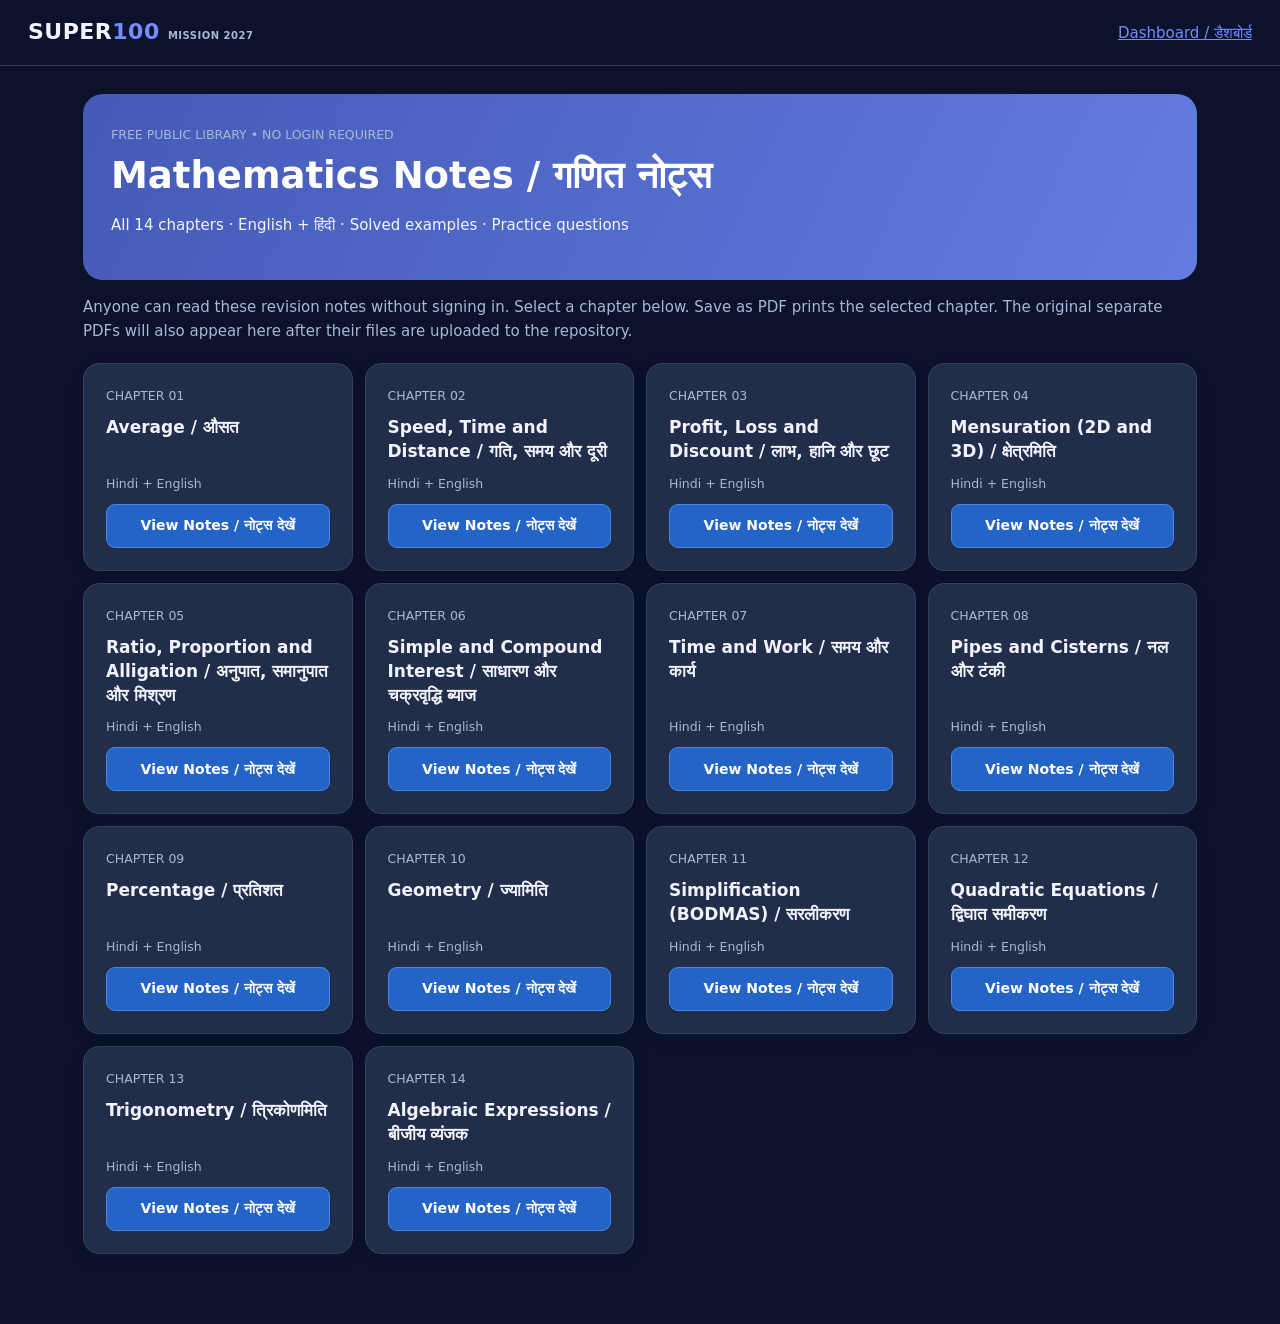
==== notes.html @ 98bbcb26 "Add public bilingual notes accessible without login" ====
<!doctype html>
<html lang="en"><head><meta charset="utf-8"><meta name="viewport" content="width=device-width,initial-scale=1"><title>Public Notes | Super 100 Mission 2027</title><link rel="stylesheet" href="./style.css">
<style>.notes-wrap{max-width:1150px;margin:auto;padding:28px 18px 70px}.note-hero{background:linear-gradient(115deg,#445ab6,#637ce1);color:white;border-radius:20px;padding:28px}.note-hero h1{margin:8px 0}.note-hero p{color:#f3f5ff}.note-grid{display:grid;grid-template-columns:repeat(auto-fill,minmax(min(100%,260px),1fr));gap:12px;margin-top:20px}.note-card{display:flex;flex-direction:column;gap:10px;margin:0!important}.note-card h3{font-size:17px;margin:0;flex:1}.note-card button{width:100%;margin:0}.note-reader{scroll-margin-top:90px;margin-top:30px}.note-pane{border:1px solid var(--line);background:var(--panel);border-radius:14px;padding:18px;margin:14px 0}.note-pane p{white-space:pre-wrap;overflow-wrap:anywhere}.note-actions{display:flex;flex-wrap:wrap;align-items:center;gap:10px;margin:16px 0}.note-actions a{display:inline-block;border:1px solid var(--accent);border-radius:9px;padding:9px 13px;text-decoration:none;font-weight:600}.note-actions a[hidden]{display:none!important}.note-action-status{font-size:13px;color:var(--muted)}.note-answer{background:#738cff1f;border-radius:10px;padding:13px;margin-top:10px}.note-reader h2{line-height:1.4}.note-hint{color:var(--muted)}@media print{header,.note-hero,.note-grid,.note-hint,.note-actions,button{display:none!important}body{background:#fff!important;color:#111!important}.notes-wrap{max-width:none;padding:0}.note-reader{display:block!important;margin:0}.note-pane{background:#fff!important;border:0;border-bottom:1px solid #ddd;color:#111;padding:10px 0;break-inside:avoid}.note-pane p,.note-answer{color:#111!important}}</style></head><body>
<header><b>SUPER<span>100</span> <small>MISSION 2027</small></b><a href="./index.html">Dashboard / डैशबोर्ड</a></header>
<main class="notes-wrap"><section class="note-hero"><small>FREE PUBLIC LIBRARY • NO LOGIN REQUIRED</small><h1>Mathematics Notes / गणित नोट्स</h1><p>All 14 chapters · English + हिंदी · Solved examples · Practice questions</p></section>
<p class="note-hint">Anyone can read these revision notes without signing in. Select a chapter below. Save as PDF prints the selected chapter. The original separate PDFs will also appear here after their files are uploaded to the repository.</p><section id="chapters" class="note-grid" aria-label="Chapters"></section><section id="reader" class="note-reader" hidden></section></main>
<script src="./content.js"></script><script>
"use strict";
const names=["Average / औसत","Speed, Time and Distance / गति, समय और दूरी","Profit, Loss and Discount / लाभ, हानि और छूट","Mensuration (2D and 3D) / क्षेत्रमिति","Ratio, Proportion and Alligation / अनुपात, समानुपात और मिश्रण","Simple and Compound Interest / साधारण और चक्रवृद्धि ब्याज","Time and Work / समय और कार्य","Pipes and Cisterns / नल और टंकी","Percentage / प्रतिशत","Geometry / ज्यामिति","Simplification (BODMAS) / सरलीकरण","Quadratic Equations / द्विघात समीकरण","Trigonometry / त्रिकोणमिति","Algebraic Expressions / बीजीय व्यंजक"];
const pdfs=["01_Average.pdf","02_Speed_Time_Distance.pdf","03_Profit_Loss_Discount.pdf","04_Mensuration.pdf","05_Ratio_Proportion_Alligation.pdf","06_Simple_Compound_Interest.pdf","07_Time_Work.pdf","08_Pipes_Cisterns.pdf","09_Percentage.pdf","10_Geometry.pdf","11_BODMAS.pdf","12_Quadratic_Equations.pdf","13_Trigonometry.pdf","14_Algebraic_Expressions.pdf"];
const safe=s=>String(s??"").replace(/[&<>"']/g,c=>({"&":"&amp;","<":"&lt;",">":"&gt;",'"':"&quot;","'":"&#39;"}[c]));
const chapters=document.getElementById("chapters"),reader=document.getElementById("reader");
names.forEach((n,i)=>{let el=document.createElement("article");el.className="note-card";el.innerHTML='<small>CHAPTER '+String(i+1).padStart(2,"0")+'</small><h3>'+safe(n)+'</h3><small>Hindi + English</small><button type="button">View Notes / नोट्स देखें</button>';el.querySelector("button").onclick=()=>openChapter(i);chapters.append(el)});
async function checkPdf(i){
 const current=String(i),url="./pdf/"+pdfs[i];
 try{let r=await fetch(url,{method:"HEAD"});if(r.ok && (r.headers.get("content-type")||"").includes("pdf") && reader.dataset.chapter===current){
  for(const id of ["pdfView","pdfDownload"]){let e=document.getElementById(id);e.href=url;e.hidden=false;}
  document.getElementById("pdfStatus").textContent="Original PDF available / मूल PDF उपलब्ध है";return;
 }}catch(e){}
 if(reader.dataset.chapter===current)document.getElementById("pdfStatus").textContent="Separate PDF not uploaded yet. Use Save as PDF to get these revision notes.";
}
function openChapter(i){
 let m=material[i],adv=advancedNotes[i];
 if(!m||!adv){reader.hidden=false;reader.textContent="This chapter is temporarily unavailable.";return}
 reader.dataset.chapter=String(i);
 const examples=adv[2].map((x,j)=>'<section class="note-pane"><b>Example '+(j+1)+' / उदाहरण '+(j+1)+'</b><p>'+safe(x)+'</p></section>').join("");
 const opts=m[5].map((x,j)=>'<div>'+String.fromCharCode(65+j)+'. '+safe(x)+'</div>').join("");
 reader.innerHTML='<h2>Chapter '+(i+1)+' — '+safe(names[i])+'</h2>'+
 '<div class="note-actions"><button id="printNotes" type="button">Save as PDF / PDF बनाएँ</button><a id="pdfView" target="_blank" rel="noopener" hidden>View Original PDF</a><a id="pdfDownload" download="'+safe(pdfs[i])+'" hidden>Download Original PDF</a><span id="pdfStatus" class="note-action-status">Checking files...</span></div>'+
 '<section class="note-pane"><h3>Core concepts / मुख्य अवधारणाएँ</h3><p>'+safe(m[0])+'</p><p>'+safe(m[1])+'</p></section>'+
 '<section class="note-pane"><h3>Important principles / महत्वपूर्ण बातें</h3><p>'+safe(m[2])+'</p><p>'+safe(m[3])+'</p></section>'+
 '<section class="note-pane"><h3>Advanced revision / उच्च स्तरीय पुनरावृत्ति</h3><p>'+safe(adv[0])+'</p><p>'+safe(adv[1])+'</p></section>'+
 '<h3>Worked examples / हल किए हुए उदाहरण</h3>'+examples+
 '<section class="note-pane"><h3>Practice / अभ्यास</h3><p>'+safe(m[4])+'</p>'+opts+'<div class="note-answer"><b>Answer / उत्तर: '+String.fromCharCode(65+Number(m[6]))+' · '+safe(m[5][m[6]])+'</b><p>'+safe(m[7])+'</p></div></section>';
 document.getElementById("printNotes").onclick=()=>window.print();
 reader.hidden=false;history.replaceState(null,"","#chapter-"+(i+1));reader.scrollIntoView({block:"start",behavior:"smooth"});checkPdf(i);
}
let match=location.hash.match(/^#chapter-(\d+)$/);if(match&&+match[1]>=1&&+match[1]<=14)openChapter(+match[1]-1);
</script></body></html>
---- style.css ----
:root{color-scheme:dark;--bg:#080e1c;--panel:#111c30;--ink:#ecf3ff;--muted:#a4b5cf;--line:#263b59;--accent:#438dff}*{box-sizing:border-box}body{margin:0;background:radial-gradient(ellipse at top right,#142a50,var(--bg) 45%);color:var(--ink);font:15px/1.6 system-ui,sans-serif;min-height:100vh}header{position:sticky;top:0;z-index:2;background:var(--bg);border-bottom:1px solid var(--line);padding:16px 5%;display:flex;align-items:center;gap:16px}header b{margin-right:auto;font-size:22px;letter-spacing:1px}header span{color:var(--accent)}header small{font-size:10px;color:var(--muted)}main{max-width:1400px;margin:auto;padding:28px 32px 70px}h1{font-size:clamp(26px,4vw,40px);line-height:1.2;margin:28px 0 12px}h2{font-size:22px}h3{line-height:1.4}p,small{color:var(--muted)}nav{display:flex;flex-wrap:wrap;gap:8px;border-bottom:1px solid var(--line);padding-bottom:18px}button{background:#2464c6;color:white;border:1px solid #4987e5;border-radius:9px;padding:10px 15px;cursor:pointer;margin:3px;font-weight:600}button:hover{filter:brightness(1.2)}button:disabled{opacity:.5;cursor:wait}[hidden]{display:none!important}article,.panel{background:var(--panel);border:1px solid var(--line);border-radius:16px;padding:22px;margin:12px 0;box-shadow:0 8px 25px #0001}.grid{display:grid;grid-template-columns:repeat(auto-fit,minmax(245px,1fr));gap:16px}.grid article{margin:0;display:flex;flex-direction:column;align-items:flex-start}.grid h3{flex:1}input:not([type=checkbox]):not([type=radio]),textarea,select{width:100%;padding:12px;margin:6px 0;background:var(--bg);color:var(--ink);border:1px solid var(--line);border-radius:8px;font:inherit}textarea{min-height:90px}label{display:block;margin:9px 0}input[type=radio],input[type=checkbox]{accent-color:var(--accent);margin-right:9px}pre{white-space:pre-wrap;font:inherit}a{color:var(--accent)}table{width:100%;border-collapse:collapse}td,th{text-align:left;padding:12px;border-bottom:1px solid var(--line)}progress{width:100%;accent-color:var(--accent);height:14px}.light{color-scheme:light;--bg:#edf3fd;--panel:#fff;--ink:#14233c;--muted:#526582;--line:#c8d7ed;--accent:#175bc0;background:var(--bg)}@media(min-width:1000px){main:has(nav){padding-left:250px;position:relative}nav{position:absolute;left:20px;top:100px;width:205px;flex-direction:column;align-items:stretch;border:0}nav button{text-align:left}}@media(max-width:600px){main{padding:16px}article,.panel{padding:16px}}@media print{header,nav,button,input,select{display:none!important}body{background:white;color:black}article,.panel{background:white;color:black;border:1px solid #ccc}p,small{color:#444}main{padding:0!important}}

:root{--bg:#0c122b;--panel:#222d49;--line:#344260;--accent:#738cff;--ink:#f1f4ff;--muted:#aab7d3}body{background:var(--bg)}header{padding:12px 24px}main:has(.workspace){max-width:none;padding:0!important}.workspace{display:grid;grid-template-columns:240px minmax(0,1fr);min-height:calc(100vh - 70px)}.sidebar{background:var(--panel);padding:24px 16px;position:sticky;top:70px;height:calc(100vh - 70px);overflow:auto;border-radius:0 22px 22px 0}.sidebrand{font-size:28px;font-weight:800;letter-spacing:1px;margin:0 10px 35px}.sidebrand span{color:var(--accent)}.sidebrand small{display:block;font-size:11px}.navlabel{margin:0 10px}.workspace nav{position:static;width:auto;display:flex;flex-direction:column;gap:8px;margin-top:12px}.workspace nav button{background:transparent;border:0;color:var(--ink);text-align:left;padding:12px 10px}.workspace nav button:hover,.workspace nav button:focus{background:#647cff33}.workspace nav button span{display:inline-block;width:26px;color:var(--accent);font-size:19px}.workbody{padding:24px 32px 64px;min-width:0}.topline{display:flex;align-items:center;gap:12px;border-bottom:1px solid var(--line);padding-bottom:16px;margin-bottom:24px;color:var(--muted)}.userchip{margin-left:auto;background:var(--panel);padding:6px 16px;border-radius:30px;color:var(--ink)}.menutoggle{display:none}.dashhero{display:flex;justify-content:space-between;align-items:center;background:linear-gradient(120deg,#465fc7,#687fe2);color:white;border-radius:18px;padding:25px 30px;overflow:hidden}.dashhero h1{margin:8px 0}.dashhero p,.dashhero small{color:#eef1ff}.dashhero button{background:#fff;color:#334aa8;border:0}.heroart{font-size:100px;font-weight:800;opacity:.65;line-height:1;transform:rotate(-8deg);padding:10px 25px}.heroart span{display:block;font-size:25px}.dashgrid{display:grid;grid-template-columns:1.4fr 1fr 1.1fr;gap:16px;margin:16px 0}.dashgrid .panel{margin:0;min-width:0}.ring{width:118px;height:118px;margin:20px auto;display:grid;place-items:center;border-radius:50%;background:conic-gradient(var(--accent) var(--pct),var(--line) 0);position:relative}.ring:before{content:'';position:absolute;inset:12px;background:var(--panel);border-radius:50%}.ring strong{position:relative;font-size:26px}.scorechart{display:flex;gap:8px;height:170px;align-items:stretch;margin:12px 0}.scorechart>div{flex:1;display:flex;flex-direction:column;text-align:center;min-width:0}.bartrack{flex:1;position:relative;background:var(--line);border-radius:6px;overflow:hidden}.bartrack i{position:absolute;bottom:0;left:0;right:0;background:linear-gradient(#829aff,#4762bc)}.scheduleitem{padding:10px;background:var(--bg);border-radius:9px;margin:8px 0}.scheduleitem small{display:block}.sectionhead{display:flex;align-items:center;justify-content:space-between;gap:10px;flex-wrap:wrap}.light{--bg:#edf3fd;--panel:#fff;--ink:#14233c;--muted:#526582;--line:#c8d7ed;--accent:#175bc0}.light .sidebar{background:#e0e9fa}@media(max-width:1150px){.dashgrid{grid-template-columns:1fr 1fr}.schedule{grid-column:1/-1}}@media(max-width:760px){.workspace{display:block}.sidebar{display:none;position:static;height:auto;border-radius:0}.sidebar.expanded{display:block}.menutoggle{display:inline-block}.workbody{padding:16px}.dashgrid{grid-template-columns:1fr}.heroart{display:none}.dashhero{padding:20px}.sectionhead{display:block}}@media print{.sidebar,.topline{display:none!important}.workspace{display:block}.workbody{padding:0}}

/* Mission 2027 responsive polish — preserves existing app and data */
@media screen {
:root{--header-height:66px;--radius:16px}
body{overflow-wrap:anywhere}header{min-height:var(--header-height);gap:8px;padding:10px clamp(12px,3vw,28px)}
header b{letter-spacing:.5px;font-size:clamp(16px,2.3vw,22px);line-height:1.2}header button{flex-shrink:0}
button{font:600 14px/1.4 system-ui,sans-serif;min-height:44px;transition:background-color .16s,border-color .16s;white-space:normal;max-width:100%}
button:focus-visible,a:focus-visible,input:focus-visible,select:focus-visible,textarea:focus-visible{outline:3px solid var(--accent);outline-offset:3px}
button:disabled{cursor:not-allowed}input:not([type=checkbox]):not([type=radio]),select,textarea{font-size:16px;min-width:0;max-width:100%;min-height:44px}
.workspace{grid-template-columns: minmax(200px,240px) minmax(0,1fr);min-height:calc(100dvh - var(--header-height))}
.sidebar{top:var(--header-height);height:calc(100dvh - var(--header-height));scrollbar-width:thin}.workbody{padding:clamp(16px,2.5vw,32px);padding-bottom:64px}
.grid{grid-template-columns:repeat(auto-fit,minmax(min(100%,220px),1fr));gap:14px}.grid>*{min-width:0}.grid h3{flex:0 1 auto}
article,.panel{border-radius:var(--radius);min-width:0;box-shadow:0 5px 20px #00000012} h1{font-size:clamp(25px,3.4vw,37px)}h2{font-size:clamp(18px,2.1vw,22px)}
img,svg,video,iframe{max-width:100%}img,video{height:auto}pre{overflow-wrap:anywhere} .userchip{max-width:45%;overflow-wrap:anywhere}.topline{flex-wrap:wrap}
table{font-size:14px}td,th{vertical-align:middle}th{color:var(--muted);font-size:12px;text-transform:none;letter-spacing:.02em}tbody tr:hover{background:#738cff0a}
article label:has(input[type=radio]),.panel label:has(input[type=radio]){display:flex;align-items:flex-start;gap:9px;padding:12px;border:1px solid var(--line);border-radius:10px;min-height:44px;cursor:pointer}
label:has(input[type=radio]:checked){border-color:var(--accent);background:#738cff18}input[type=radio],input[type=checkbox]{flex-shrink:0;min-width:17px;min-height:17px}
}
@media screen and (max-width:900px){
.workspace{display:flex;flex-direction:column}.workbody{order:0;width:100%;min-width:0}.sidebar{order:-1;display:none;position:static;height:auto;border-radius:0;padding:12px 16px}.sidebar.expanded{display:block}.sidebar .sidebrand,.sidebar .navlabel{display:none}.workspace nav{display:grid;grid-template-columns:repeat(2,minmax(0,1fr));gap:6px;margin:0;padding:0}.workspace nav button{margin:0;font-size:13px;border:1px solid var(--line);border-radius:10px}.menutoggle{display:inline-flex;align-items:center;justify-content:center;min-width:44px}.dashgrid{grid-template-columns:repeat(2,minmax(0,1fr))}.schedule{grid-column:1/-1}
/* Keep wide reports usable with independent horizontal scroll. */
table{display:block;max-width:100%;overflow-x:auto;overscroll-behavior-inline:contain;scrollbar-width:thin}td,th{padding:10px;min-width:85px}td:first-child,th:first-child{min-width:110px}
}
@media screen and (max-width:600px){
:root{--header-height:64px}header{flex-wrap:wrap;padding:8px 12px}header b{flex:1 1 125px;margin-right:0}header small{display:block;font-size:9px}header button{padding:8px;margin:0;font-size:12px}main{padding:12px 12px 48px}.workbody{padding:12px 12px 48px}.topline{gap:8px;margin-bottom:16px;padding-bottom:10px;font-size:12px}.userchip{padding:6px 10px}.dashgrid{grid-template-columns:minmax(0,1fr);gap:12px}.grid{grid-template-columns:minmax(0,1fr);gap:12px}.dashhero{padding:18px}.heroart{display:none}article,.panel{padding:15px;margin:10px 0}button{padding:10px 12px}.sectionhead{display:flex;align-items:flex-start}.scorechart{height:145px}.ring{width:108px;height:108px}h1{margin:18px 0 10px}h2{margin:8px 0 12px} }
@media screen and (max-width:350px){.workspace nav{grid-template-columns:1fr}.topline>span:not(.userchip){display:none}}
@media (prefers-reduced-motion:reduce){button{transition:none}}
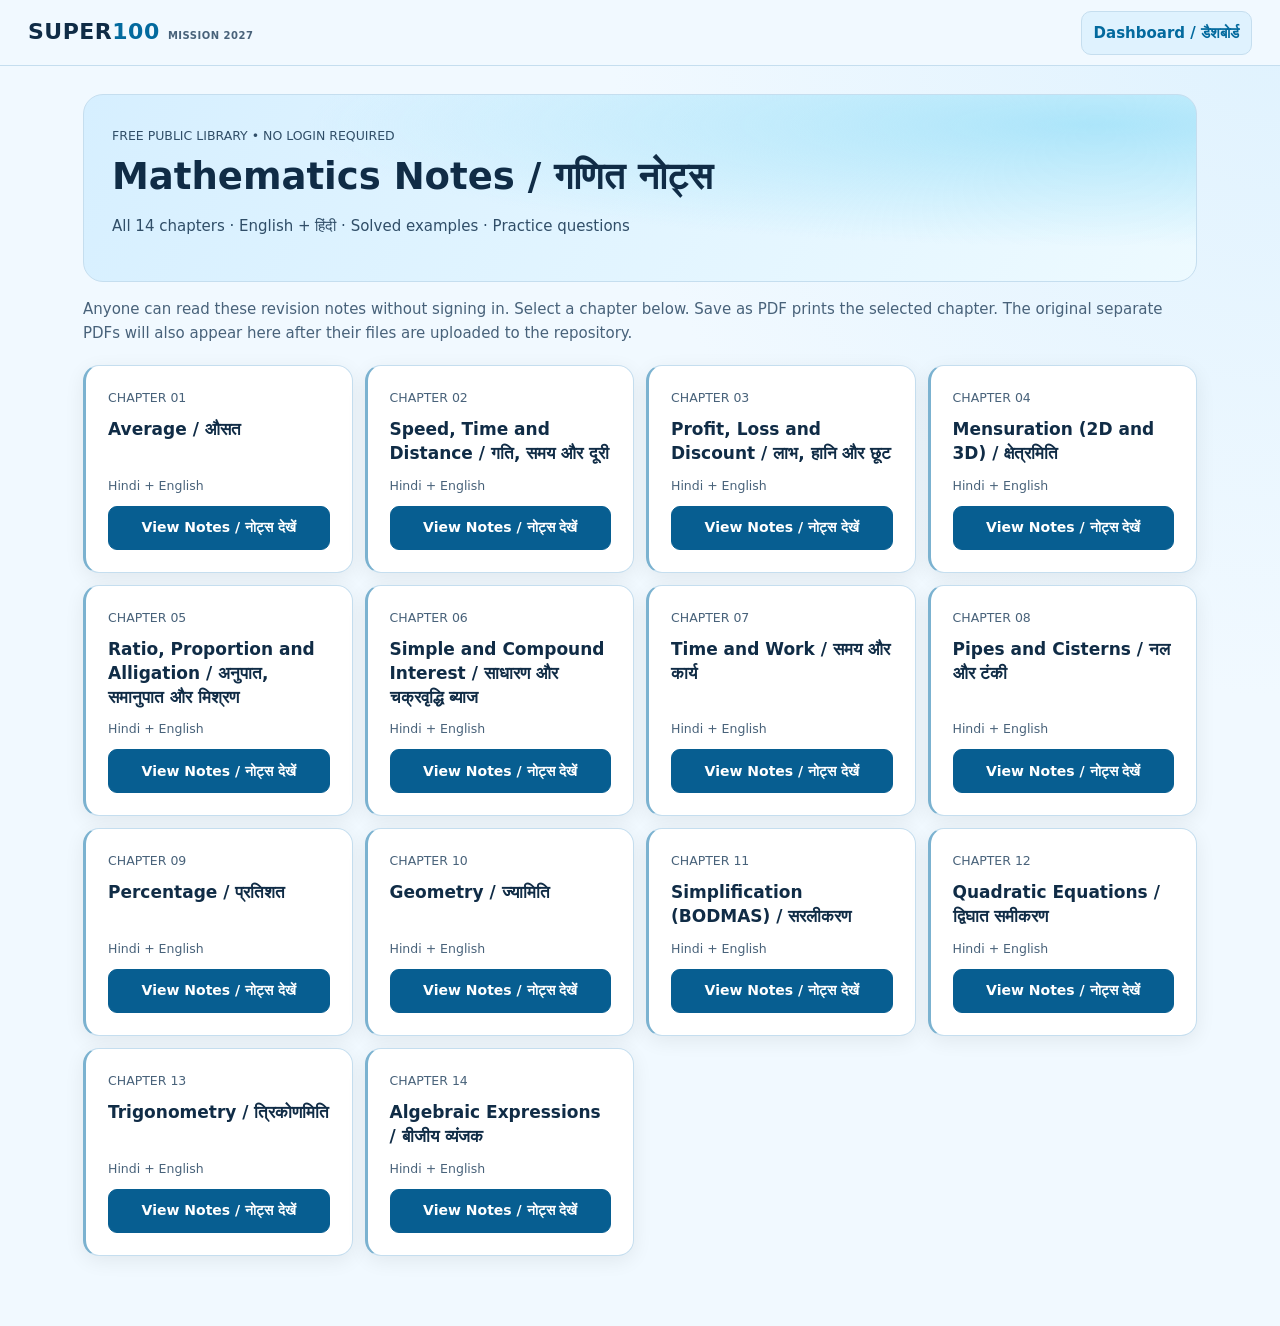
==== commit ede055f7: "Refresh Super 100 with sky-blue device themes" ====
--- a/notes.html
+++ b/notes.html
@@ -1,7 +1,7 @@
 <!doctype html>
 <html lang="en"><head><meta charset="utf-8"><meta name="viewport" content="width=device-width,initial-scale=1"><title>Public Notes | Super 100 Mission 2027</title><link rel="stylesheet" href="./style.css">
-<style>.notes-wrap{max-width:1150px;margin:auto;padding:28px 18px 70px}.note-hero{background:linear-gradient(115deg,#445ab6,#637ce1);color:white;border-radius:20px;padding:28px}.note-hero h1{margin:8px 0}.note-hero p{color:#f3f5ff}.note-grid{display:grid;grid-template-columns:repeat(auto-fill,minmax(min(100%,260px),1fr));gap:12px;margin-top:20px}.note-card{display:flex;flex-direction:column;gap:10px;margin:0!important}.note-card h3{font-size:17px;margin:0;flex:1}.note-card button{width:100%;margin:0}.note-reader{scroll-margin-top:90px;margin-top:30px}.note-pane{border:1px solid var(--line);background:var(--panel);border-radius:14px;padding:18px;margin:14px 0}.note-pane p{white-space:pre-wrap;overflow-wrap:anywhere}.note-actions{display:flex;flex-wrap:wrap;align-items:center;gap:10px;margin:16px 0}.note-actions a{display:inline-block;border:1px solid var(--accent);border-radius:9px;padding:9px 13px;text-decoration:none;font-weight:600}.note-actions a[hidden]{display:none!important}.note-action-status{font-size:13px;color:var(--muted)}.note-answer{background:#738cff1f;border-radius:10px;padding:13px;margin-top:10px}.note-reader h2{line-height:1.4}.note-hint{color:var(--muted)}@media print{header,.note-hero,.note-grid,.note-hint,.note-actions,button{display:none!important}body{background:#fff!important;color:#111!important}.notes-wrap{max-width:none;padding:0}.note-reader{display:block!important;margin:0}.note-pane{background:#fff!important;border:0;border-bottom:1px solid #ddd;color:#111;padding:10px 0;break-inside:avoid}.note-pane p,.note-answer{color:#111!important}}</style></head><body>
-<header><b>SUPER<span>100</span> <small>MISSION 2027</small></b><a href="./index.html">Dashboard / डैशबोर्ड</a></header>
+<style>.notes-wrap{max-width:1150px;margin:auto;padding:28px 18px 70px}.note-hero{background:var(--hero-gradient);color:var(--hero-ink);border-radius:20px;padding:28px}.note-hero h1{margin:8px 0}.note-hero p{color:var(--hero-muted)}.note-grid{display:grid;grid-template-columns:repeat(auto-fill,minmax(min(100%,260px),1fr));gap:12px;margin-top:20px}.note-card{display:flex;flex-direction:column;gap:10px;margin:0!important}.note-card h3{font-size:17px;margin:0;flex:1}.note-card button{width:100%;margin:0}.note-reader{scroll-margin-top:90px;margin-top:30px}.note-pane{border:1px solid var(--line);background:var(--panel);border-radius:14px;padding:18px;margin:14px 0}.note-pane p{white-space:pre-wrap;overflow-wrap:anywhere}.note-actions{display:flex;flex-wrap:wrap;align-items:center;gap:10px;margin:16px 0}.note-actions a{display:inline-block;border:1px solid var(--accent);border-radius:9px;padding:9px 13px;text-decoration:none;font-weight:600}.note-actions a[hidden]{display:none!important}.note-action-status{font-size:13px;color:var(--muted)}.note-answer{background:var(--tint);border-radius:10px;padding:13px;margin-top:10px}.note-reader h2{line-height:1.4}.note-hint{color:var(--muted)}@media print{header,.note-hero,.note-grid,.note-hint,.note-actions,button{display:none!important}body{background:#fff!important;color:#111!important}.notes-wrap{max-width:none;padding:0}.note-reader{display:block!important;margin:0}.note-pane{background:#fff!important;border:0;border-bottom:1px solid #ddd;color:#111;padding:10px 0;break-inside:avoid}.note-pane p,.note-answer{color:#111!important}}</style></head><body>
+<header><b>SUPER<span>100</span> <small>MISSION 2027</small></b><a href="./index.html" class="header-link">Dashboard / डैशबोर्ड</a></header>
 <main class="notes-wrap"><section class="note-hero"><small>FREE PUBLIC LIBRARY • NO LOGIN REQUIRED</small><h1>Mathematics Notes / गणित नोट्स</h1><p>All 14 chapters · English + हिंदी · Solved examples · Practice questions</p></section>
 <p class="note-hint">Anyone can read these revision notes without signing in. Select a chapter below. Save as PDF prints the selected chapter. The original separate PDFs will also appear here after their files are uploaded to the repository.</p><section id="chapters" class="note-grid" aria-label="Chapters"></section><section id="reader" class="note-reader" hidden></section></main>
 <script src="./content.js"></script><script>
--- a/style.css
+++ b/style.css
@@ -1,6 +1,37 @@
-:root{color-scheme:dark;--bg:#080e1c;--panel:#111c30;--ink:#ecf3ff;--muted:#a4b5cf;--line:#263b59;--accent:#438dff}*{box-sizing:border-box}body{margin:0;background:radial-gradient(ellipse at top right,#142a50,var(--bg) 45%);color:var(--ink);font:15px/1.6 system-ui,sans-serif;min-height:100vh}header{position:sticky;top:0;z-index:2;background:var(--bg);border-bottom:1px solid var(--line);padding:16px 5%;display:flex;align-items:center;gap:16px}header b{margin-right:auto;font-size:22px;letter-spacing:1px}header span{color:var(--accent)}header small{font-size:10px;color:var(--muted)}main{max-width:1400px;margin:auto;padding:28px 32px 70px}h1{font-size:clamp(26px,4vw,40px);line-height:1.2;margin:28px 0 12px}h2{font-size:22px}h3{line-height:1.4}p,small{color:var(--muted)}nav{display:flex;flex-wrap:wrap;gap:8px;border-bottom:1px solid var(--line);padding-bottom:18px}button{background:#2464c6;color:white;border:1px solid #4987e5;border-radius:9px;padding:10px 15px;cursor:pointer;margin:3px;font-weight:600}button:hover{filter:brightness(1.2)}button:disabled{opacity:.5;cursor:wait}[hidden]{display:none!important}article,.panel{background:var(--panel);border:1px solid var(--line);border-radius:16px;padding:22px;margin:12px 0;box-shadow:0 8px 25px #0001}.grid{display:grid;grid-template-columns:repeat(auto-fit,minmax(245px,1fr));gap:16px}.grid article{margin:0;display:flex;flex-direction:column;align-items:flex-start}.grid h3{flex:1}input:not([type=checkbox]):not([type=radio]),textarea,select{width:100%;padding:12px;margin:6px 0;background:var(--bg);color:var(--ink);border:1px solid var(--line);border-radius:8px;font:inherit}textarea{min-height:90px}label{display:block;margin:9px 0}input[type=radio],input[type=checkbox]{accent-color:var(--accent);margin-right:9px}pre{white-space:pre-wrap;font:inherit}a{color:var(--accent)}table{width:100%;border-collapse:collapse}td,th{text-align:left;padding:12px;border-bottom:1px solid var(--line)}progress{width:100%;accent-color:var(--accent);height:14px}.light{color-scheme:light;--bg:#edf3fd;--panel:#fff;--ink:#14233c;--muted:#526582;--line:#c8d7ed;--accent:#175bc0;background:var(--bg)}@media(min-width:1000px){main:has(nav){padding-left:250px;position:relative}nav{position:absolute;left:20px;top:100px;width:205px;flex-direction:column;align-items:stretch;border:0}nav button{text-align:left}}@media(max-width:600px){main{padding:16px}article,.panel{padding:16px}}@media print{header,nav,button,input,select{display:none!important}body{background:white;color:black}article,.panel{background:white;color:black;border:1px solid #ccc}p,small{color:#444}main{padding:0!important}}
+:root {
+  color-scheme: light;
+  --bg: #f1f9ff;
+  --panel: #fff;
+  --ink: #102c46;
+  --muted: #48627a;
+  --line: #c5deef;
+  --accent: #036a9e;
+  --button: #075e91;
+  --tint: #dff2fe;
+  --hero-gradient: radial-gradient(ellipse at 91% 16%, #ace5fa, transparent 55%), linear-gradient(125deg, #d6efff, #edfaff);
+  --hero-ink: #102c46;
+  --hero-muted: #304e68;
+}
+@media screen and (prefers-color-scheme: dark) {
+  :root {
+    color-scheme: dark;
+    --bg: #081625;
+    --panel: #11263b;
+    --ink: #e8f6ff;
+    --muted: #afc8de;
+    --line: #294862;
+    --accent: #80d5ff;
+    --button: #075e91;
+    --tint: #1b3851;
+    --hero-gradient: radial-gradient(ellipse at 91% 16%, #174e67, transparent 60%), linear-gradient(125deg, #142d48, #0d2439);
+    --hero-ink: #e8f6ff;
+    --hero-muted: #bed7ec;
+  }
+}
 
-:root{--bg:#0c122b;--panel:#222d49;--line:#344260;--accent:#738cff;--ink:#f1f4ff;--muted:#aab7d3}body{background:var(--bg)}header{padding:12px 24px}main:has(.workspace){max-width:none;padding:0!important}.workspace{display:grid;grid-template-columns:240px minmax(0,1fr);min-height:calc(100vh - 70px)}.sidebar{background:var(--panel);padding:24px 16px;position:sticky;top:70px;height:calc(100vh - 70px);overflow:auto;border-radius:0 22px 22px 0}.sidebrand{font-size:28px;font-weight:800;letter-spacing:1px;margin:0 10px 35px}.sidebrand span{color:var(--accent)}.sidebrand small{display:block;font-size:11px}.navlabel{margin:0 10px}.workspace nav{position:static;width:auto;display:flex;flex-direction:column;gap:8px;margin-top:12px}.workspace nav button{background:transparent;border:0;color:var(--ink);text-align:left;padding:12px 10px}.workspace nav button:hover,.workspace nav button:focus{background:#647cff33}.workspace nav button span{display:inline-block;width:26px;color:var(--accent);font-size:19px}.workbody{padding:24px 32px 64px;min-width:0}.topline{display:flex;align-items:center;gap:12px;border-bottom:1px solid var(--line);padding-bottom:16px;margin-bottom:24px;color:var(--muted)}.userchip{margin-left:auto;background:var(--panel);padding:6px 16px;border-radius:30px;color:var(--ink)}.menutoggle{display:none}.dashhero{display:flex;justify-content:space-between;align-items:center;background:linear-gradient(120deg,#465fc7,#687fe2);color:white;border-radius:18px;padding:25px 30px;overflow:hidden}.dashhero h1{margin:8px 0}.dashhero p,.dashhero small{color:#eef1ff}.dashhero button{background:#fff;color:#334aa8;border:0}.heroart{font-size:100px;font-weight:800;opacity:.65;line-height:1;transform:rotate(-8deg);padding:10px 25px}.heroart span{display:block;font-size:25px}.dashgrid{display:grid;grid-template-columns:1.4fr 1fr 1.1fr;gap:16px;margin:16px 0}.dashgrid .panel{margin:0;min-width:0}.ring{width:118px;height:118px;margin:20px auto;display:grid;place-items:center;border-radius:50%;background:conic-gradient(var(--accent) var(--pct),var(--line) 0);position:relative}.ring:before{content:'';position:absolute;inset:12px;background:var(--panel);border-radius:50%}.ring strong{position:relative;font-size:26px}.scorechart{display:flex;gap:8px;height:170px;align-items:stretch;margin:12px 0}.scorechart>div{flex:1;display:flex;flex-direction:column;text-align:center;min-width:0}.bartrack{flex:1;position:relative;background:var(--line);border-radius:6px;overflow:hidden}.bartrack i{position:absolute;bottom:0;left:0;right:0;background:linear-gradient(#829aff,#4762bc)}.scheduleitem{padding:10px;background:var(--bg);border-radius:9px;margin:8px 0}.scheduleitem small{display:block}.sectionhead{display:flex;align-items:center;justify-content:space-between;gap:10px;flex-wrap:wrap}.light{--bg:#edf3fd;--panel:#fff;--ink:#14233c;--muted:#526582;--line:#c8d7ed;--accent:#175bc0}.light .sidebar{background:#e0e9fa}@media(max-width:1150px){.dashgrid{grid-template-columns:1fr 1fr}.schedule{grid-column:1/-1}}@media(max-width:760px){.workspace{display:block}.sidebar{display:none;position:static;height:auto;border-radius:0}.sidebar.expanded{display:block}.menutoggle{display:inline-block}.workbody{padding:16px}.dashgrid{grid-template-columns:1fr}.heroart{display:none}.dashhero{padding:20px}.sectionhead{display:block}}@media print{.sidebar,.topline{display:none!important}.workspace{display:block}.workbody{padding:0}}
+*{box-sizing:border-box}body{margin:0;background:var(--bg);color:var(--ink);font:15px/1.6 system-ui,sans-serif;min-height:100vh}header{position:sticky;top:0;z-index:2;background:var(--bg);border-bottom:1px solid var(--line);padding:16px 5%;display:flex;align-items:center;gap:16px}header b{margin-right:auto;font-size:22px;letter-spacing:1px}header span{color:var(--accent)}header small{font-size:10px;color:var(--muted)}main{max-width:1400px;margin:auto;padding:28px 32px 70px}h1{font-size:clamp(26px,4vw,40px);line-height:1.2;margin:28px 0 12px}h2{font-size:22px}h3{line-height:1.4}p,small{color:var(--muted)}nav{display:flex;flex-wrap:wrap;gap:8px;border-bottom:1px solid var(--line);padding-bottom:18px}button{background:var(--button);color:white;border:1px solid var(--button);border-radius:9px;padding:10px 15px;cursor:pointer;margin:3px;font-weight:600}button:hover{filter:brightness(1.2)}button:disabled{opacity:.5;cursor:wait}[hidden]{display:none!important}article,.panel{background:var(--panel);border:1px solid var(--line);border-radius:16px;padding:22px;margin:12px 0;box-shadow:0 8px 25px #0001}.grid{display:grid;grid-template-columns:repeat(auto-fit,minmax(245px,1fr));gap:16px}.grid article{margin:0;display:flex;flex-direction:column;align-items:flex-start}.grid h3{flex:1}input:not([type=checkbox]):not([type=radio]),textarea,select{width:100%;padding:12px;margin:6px 0;background:var(--bg);color:var(--ink);border:1px solid var(--line);border-radius:8px;font:inherit}textarea{min-height:90px}label{display:block;margin:9px 0}input[type=radio],input[type=checkbox]{accent-color:var(--accent);margin-right:9px}pre{white-space:pre-wrap;font:inherit}a{color:var(--accent)}table{width:100%;border-collapse:collapse}td,th{text-align:left;padding:12px;border-bottom:1px solid var(--line)}progress{width:100%;accent-color:var(--accent);height:14px}@media(min-width:1000px){main:has(nav){padding-left:250px;position:relative}nav{position:absolute;left:20px;top:100px;width:205px;flex-direction:column;align-items:stretch;border:0}nav button{text-align:left}}@media(max-width:600px){main{padding:16px}article,.panel{padding:16px}}@media print{header,nav,button,input,select{display:none!important}body{background:white;color:black}article,.panel{background:white;color:black;border:1px solid #ccc}p,small{color:#444}main{padding:0!important}}
+
+header{padding:12px 24px}main:has(.workspace){max-width:none;padding:0!important}.workspace{display:grid;grid-template-columns:240px minmax(0,1fr);min-height:calc(100vh - 70px)}.sidebar{background:var(--panel);padding:24px 16px;position:sticky;top:70px;height:calc(100vh - 70px);overflow:auto;border-radius:0 22px 22px 0}.sidebrand{font-size:28px;font-weight:800;letter-spacing:1px;margin:0 10px 35px}.sidebrand span{color:var(--accent)}.sidebrand small{display:block;font-size:11px}.navlabel{margin:0 10px}.workspace nav{position:static;width:auto;display:flex;flex-direction:column;gap:8px;margin-top:12px}.workspace nav button{background:transparent;border:0;color:var(--ink);text-align:left;padding:12px 10px}.workspace nav button:hover,.workspace nav button:focus{background:var(--tint)}.workspace nav button span{display:inline-block;width:26px;color:var(--accent);font-size:19px}.workbody{padding:24px 32px 64px;min-width:0}.topline{display:flex;align-items:center;gap:12px;border-bottom:1px solid var(--line);padding-bottom:16px;margin-bottom:24px;color:var(--muted)}.userchip{margin-left:auto;background:var(--panel);padding:6px 16px;border-radius:30px;color:var(--ink)}.menutoggle{display:none}.dashhero{display:flex;justify-content:space-between;align-items:center;background:var(--hero-gradient);color:var(--hero-ink);border-radius:18px;padding:25px 30px;overflow:hidden}.dashhero h1{margin:8px 0}.dashhero p,.dashhero small,.note-hero small{color:var(--hero-muted)}.dashhero button{border:0}.heroart{font-size:100px;font-weight:800;opacity:.65;line-height:1;transform:rotate(-8deg);padding:10px 25px}.heroart span{display:block;font-size:25px}.dashgrid{display:grid;grid-template-columns:1.4fr 1fr 1.1fr;gap:16px;margin:16px 0}.dashgrid .panel{margin:0;min-width:0}.ring{width:118px;height:118px;margin:20px auto;display:grid;place-items:center;border-radius:50%;background:conic-gradient(var(--accent) var(--pct),var(--line) 0);position:relative}.ring:before{content:'';position:absolute;inset:12px;background:var(--panel);border-radius:50%}.ring strong{position:relative;font-size:26px}.scorechart{display:flex;gap:8px;height:170px;align-items:stretch;margin:12px 0}.scorechart>div{flex:1;display:flex;flex-direction:column;text-align:center;min-width:0}.bartrack{flex:1;position:relative;background:var(--line);border-radius:6px;overflow:hidden}.bartrack i{position:absolute;bottom:0;left:0;right:0;background:linear-gradient(#38bdf8,#0369a1)}.scheduleitem{padding:10px;background:var(--bg);border-radius:9px;margin:8px 0}.scheduleitem small{display:block}.sectionhead{display:flex;align-items:center;justify-content:space-between;gap:10px;flex-wrap:wrap}@media(max-width:1150px){.dashgrid{grid-template-columns:1fr 1fr}.schedule{grid-column:1/-1}}@media(max-width:760px){.workspace{display:block}.sidebar{display:none;position:static;height:auto;border-radius:0}.sidebar.expanded{display:block}.menutoggle{display:inline-block}.workbody{padding:16px}.dashgrid{grid-template-columns:1fr}.heroart{display:none}.dashhero{padding:20px}.sectionhead{display:block}}@media print{.sidebar,.topline{display:none!important}.workspace{display:block}.workbody{padding:0}}
 
 /* Mission 2027 responsive polish — preserves existing app and data */
 @media screen {
@@ -15,9 +46,9 @@
 .grid{grid-template-columns:repeat(auto-fit,minmax(min(100%,220px),1fr));gap:14px}.grid>*{min-width:0}.grid h3{flex:0 1 auto}
 article,.panel{border-radius:var(--radius);min-width:0;box-shadow:0 5px 20px #00000012} h1{font-size:clamp(25px,3.4vw,37px)}h2{font-size:clamp(18px,2.1vw,22px)}
 img,svg,video,iframe{max-width:100%}img,video{height:auto}pre{overflow-wrap:anywhere} .userchip{max-width:45%;overflow-wrap:anywhere}.topline{flex-wrap:wrap}
-table{font-size:14px}td,th{vertical-align:middle}th{color:var(--muted);font-size:12px;text-transform:none;letter-spacing:.02em}tbody tr:hover{background:#738cff0a}
+table{font-size:14px}td,th{vertical-align:middle}th{color:var(--muted);font-size:12px;text-transform:none;letter-spacing:.02em}tbody tr:hover{background:var(--tint)}
 article label:has(input[type=radio]),.panel label:has(input[type=radio]){display:flex;align-items:flex-start;gap:9px;padding:12px;border:1px solid var(--line);border-radius:10px;min-height:44px;cursor:pointer}
-label:has(input[type=radio]:checked){border-color:var(--accent);background:#738cff18}input[type=radio],input[type=checkbox]{flex-shrink:0;min-width:17px;min-height:17px}
+label:has(input[type=radio]:checked){border-color:var(--accent);background:var(--tint)}input[type=radio],input[type=checkbox]{flex-shrink:0;min-width:17px;min-height:17px}
 }
 @media screen and (max-width:900px){
 .workspace{display:flex;flex-direction:column}.workbody{order:0;width:100%;min-width:0}.sidebar{order:-1;display:none;position:static;height:auto;border-radius:0;padding:12px 16px}.sidebar.expanded{display:block}.sidebar .sidebrand,.sidebar .navlabel{display:none}.workspace nav{display:grid;grid-template-columns:repeat(2,minmax(0,1fr));gap:6px;margin:0;padding:0}.workspace nav button{margin:0;font-size:13px;border:1px solid var(--line);border-radius:10px}.menutoggle{display:inline-flex;align-items:center;justify-content:center;min-width:44px}.dashgrid{grid-template-columns:repeat(2,minmax(0,1fr))}.schedule{grid-column:1/-1}
@@ -28,3 +59,113 @@
 :root{--header-height:64px}header{flex-wrap:wrap;padding:8px 12px}header b{flex:1 1 125px;margin-right:0}header small{display:block;font-size:9px}header button{padding:8px;margin:0;font-size:12px}main{padding:12px 12px 48px}.workbody{padding:12px 12px 48px}.topline{gap:8px;margin-bottom:16px;padding-bottom:10px;font-size:12px}.userchip{padding:6px 10px}.dashgrid{grid-template-columns:minmax(0,1fr);gap:12px}.grid{grid-template-columns:minmax(0,1fr);gap:12px}.dashhero{padding:18px}.heroart{display:none}article,.panel{padding:15px;margin:10px 0}button{padding:10px 12px}.sectionhead{display:flex;align-items:flex-start}.scorechart{height:145px}.ring{width:108px;height:108px}h1{margin:18px 0 10px}h2{margin:8px 0 12px} }
 @media screen and (max-width:350px){.workspace nav{grid-template-columns:1fr}.topline>span:not(.userchip){display:none}}
 @media (prefers-reduced-motion:reduce){button{transition:none}}
+
+
+/* Chapter PDFs embedded in the existing NOTES panel */
+.chapter-pdf-box{margin-top:8px}
+.chapter-pdf-box>p{margin:8px 0}
+.chapter-pdf-actions{display:flex;flex-wrap:wrap;gap:10px;margin:16px 0}
+.chapter-pdf-actions a{display:inline-flex;align-items:center;justify-content:center;min-height:44px;padding:10px 14px;border:1px solid var(--accent);border-radius:10px;background:color-mix(in srgb,var(--accent) 12%,transparent);color:var(--ink);font-weight:650;text-decoration:none}
+.chapter-pdf-actions a:hover,.chapter-pdf-actions a:focus-visible{background:color-mix(in srgb,var(--accent) 25%,transparent)}
+.chapter-pdf-frame{display:block;width:100%;height:620px;max-width:100%;background:#fff;border:1px solid var(--line);border-radius:12px}
+@media(max-width:650px){.chapter-pdf-frame{height:440px}.chapter-pdf-actions a{width:100%}}
+@media print{.chapter-pdf-frame,.chapter-pdf-actions{display:none!important}}
+
+
+/* Bilingual formulas, attributed practice, and evidence-based chapter analysis */
+.chapter-extra{margin-top:12px}
+.chapter-extra-math{padding:14px 16px;margin:12px 0;border:1px solid var(--line);border-radius:12px;background:color-mix(in srgb,var(--accent) 6%,var(--panel))}
+.chapter-extra-math p{white-space:pre-wrap;color:var(--ink)}
+.chapter-question{margin:12px 0;padding:13px 15px;border:1px solid var(--line);border-radius:12px;background:color-mix(in srgb,var(--accent) 5%,var(--panel))}
+.chapter-question summary{cursor:pointer;color:var(--ink);line-height:1.6}
+.chapter-question li{padding:4px}
+.chapter-answer{padding:12px;border-radius:9px;background:color-mix(in srgb,var(--accent) 13%,var(--panel))}
+.chapter-answer p{margin:5px 0}
+.chapter-trend{display:flex;gap:12px;margin:14px 0}
+.chapter-trend>div{flex:0 1 145px;display:flex;flex-direction:column;gap:2px;align-items:center;padding:14px;border:1px solid var(--line);border-radius:12px;background:var(--panel)}
+.chapter-trend strong{font-size:25px;color:var(--accent)}
+.chapter-source{font-size:12px;line-height:1.5;opacity:.85}
+@media print{.chapter-question{break-inside:avoid}.chapter-trend{display:flex}}
+
+
+/* Level 1 exam date countdown: only rendered inside authenticated dashboard. */
+.exam-countdown{margin:18px 0 20px;padding:24px 26px;border-radius:18px;border:1px solid var(--line);background:var(--hero-gradient);color:var(--hero-ink);box-shadow:0 12px 28px #0002}
+.exam-countdown-top{display:flex;gap:16px;align-items:flex-start;justify-content:space-between;flex-wrap:wrap}
+.exam-countdown h2{margin:4px 0 8px}
+.exam-countdown p,.exam-countdown small{color:var(--hero-muted)}
+.exam-date-chip{border:1px solid var(--accent);border-radius:30px;padding:8px 14px;font-weight:750;letter-spacing:.07em;font-size:12px;white-space:nowrap}
+.exam-countdown-grid{display:grid;grid-template-columns:repeat(4,minmax(0,1fr));gap:12px;margin:20px 0}
+.exam-countdown-grid>div{padding:15px 8px;text-align:center;background:var(--panel);border:1px solid var(--line);border-radius:12px}
+.exam-countdown-grid strong{display:block;color:var(--accent);font-size:clamp(24px,4vw,42px);font-variant-numeric:tabular-nums;line-height:1.3}
+.exam-countdown-grid span{display:block;margin-top:7px;font-size:clamp(11px,1.5vw,14px);color:var(--hero-muted)}
+.exam-countdown-status{font-weight:650;margin:9px 0}
+.exam-countdown-disclaimer{font-size:12px;line-height:1.55;opacity:.88}
+
+@media(max-width:480px){.exam-countdown{padding:17px 14px}.exam-countdown-grid{gap:6px}.exam-countdown-grid>div{padding:12px 3px}.exam-countdown-grid strong{font-size:25px}.exam-countdown-grid span{font-size:10px}}
+@media print{.exam-countdown{display:none!important}}
+
+@media screen {
+  body {
+    background: radial-gradient(ellipse at top right, var(--tint), transparent 42rem), var(--bg);
+  }
+  .header-link {
+    display: inline-flex;
+    align-items: center;
+    min-height: 44px;
+    padding: 8px 12px;
+    border: 1px solid var(--line);
+    border-radius: 10px;
+    background: var(--tint);
+    font-weight: 700;
+    text-decoration: none;
+  }
+  .header-link:hover, .workspace nav button:focus-visible {
+    border-color: var(--accent);
+  }
+  .dashhero, .note-hero {
+    border: 1px solid var(--line);
+  }
+  .heroart {
+    color: var(--accent);
+  }
+  .note-card, .workbody > .panel {
+    border-inline-start: 3px solid color-mix(in srgb, var(--accent) 38%, var(--line));
+  }
+  .note-card:hover, .grid article:focus-within {
+    border-color: var(--accent);
+  }
+  .exam-countdown-info {
+    display: grid;
+    gap: 3px;
+  }
+  .exam-countdown-tag {
+    color: var(--accent);
+    font-weight: 750;
+  }
+  .exam-clock {
+    display: grid;
+    grid-template-columns: repeat(4, minmax(0, 1fr));
+    gap: clamp(4px, 1.5vw, 12px);
+    margin: 12px 0;
+  }
+  .exam-clock > div {
+    min-width: 0;
+    padding: 8px 2px;
+    border: 1px solid var(--line);
+    border-radius: 10px;
+    background: var(--panel);
+    text-align: center;
+  }
+  .exam-clock strong {
+    display: block;
+    color: var(--accent);
+    font-size: clamp(20px, 4vw, 34px);
+    font-variant-numeric: tabular-nums;
+  }
+  .exam-clock span {
+    font-size: clamp(12px, 2vw, 14px);
+  }
+  body > .exam-countdown {
+    margin-inline: clamp(12px, 3vw, 32px);
+  }
+}
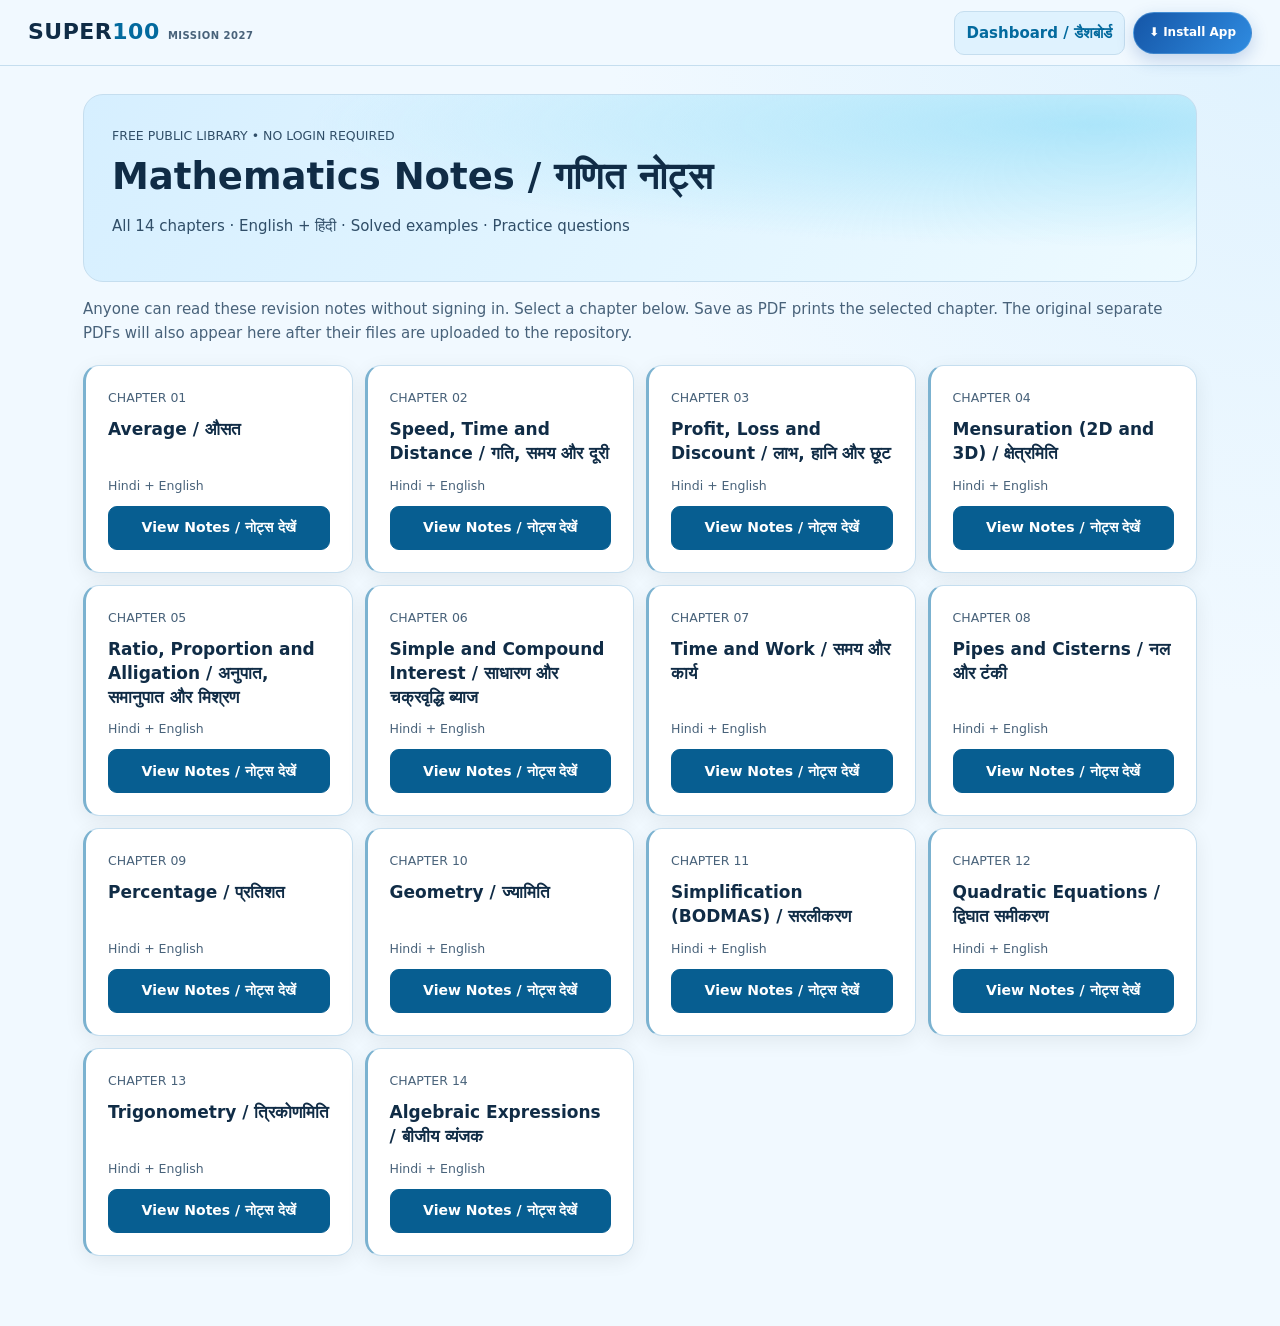
==== commit 650bc0d5: "Add Super 100 installable PWA shell, manifest, launch UI and safe offline service worker" ====
--- a/notes.html
+++ b/notes.html
@@ -1,7 +1,17 @@
 <!doctype html>
-<html lang="en"><head><meta charset="utf-8"><meta name="viewport" content="width=device-width,initial-scale=1"><title>Public Notes | Super 100 Mission 2027</title><link rel="stylesheet" href="./style.css">
+<html lang="en"><head><meta charset="utf-8"><meta name="viewport" content="width=device-width,initial-scale=1">  <meta name="application-name" content="Super 100 Mission 2027">
+  <meta name="apple-mobile-web-app-capable" content="yes">
+  <meta name="apple-mobile-web-app-title" content="Super 100">
+  <meta name="apple-mobile-web-app-status-bar-style" content="default">
+  <meta name="theme-color" content="#f3f7fe" media="(prefers-color-scheme: light)">
+  <meta name="theme-color" content="#0a1526" media="(prefers-color-scheme: dark)">
+  <link rel="manifest" href="./manifest.webmanifest">
+  <link rel="icon" type="image/svg+xml" href="./icons/app-icon.svg">
+  <link rel="apple-touch-icon" sizes="180x180" href="./icons/apple-touch-icon.png">
+  <link rel="stylesheet" href="./pwa.css?v=pwa1">
+<title>Public Notes | Super 100 Mission 2027</title><link rel="stylesheet" href="./style.css"><link rel="stylesheet" href="./mobile4.css?v=mobile4-20261122-final">
 <style>.notes-wrap{max-width:1150px;margin:auto;padding:28px 18px 70px}.note-hero{background:var(--hero-gradient);color:var(--hero-ink);border-radius:20px;padding:28px}.note-hero h1{margin:8px 0}.note-hero p{color:var(--hero-muted)}.note-grid{display:grid;grid-template-columns:repeat(auto-fill,minmax(min(100%,260px),1fr));gap:12px;margin-top:20px}.note-card{display:flex;flex-direction:column;gap:10px;margin:0!important}.note-card h3{font-size:17px;margin:0;flex:1}.note-card button{width:100%;margin:0}.note-reader{scroll-margin-top:90px;margin-top:30px}.note-pane{border:1px solid var(--line);background:var(--panel);border-radius:14px;padding:18px;margin:14px 0}.note-pane p{white-space:pre-wrap;overflow-wrap:anywhere}.note-actions{display:flex;flex-wrap:wrap;align-items:center;gap:10px;margin:16px 0}.note-actions a{display:inline-block;border:1px solid var(--accent);border-radius:9px;padding:9px 13px;text-decoration:none;font-weight:600}.note-actions a[hidden]{display:none!important}.note-action-status{font-size:13px;color:var(--muted)}.note-answer{background:var(--tint);border-radius:10px;padding:13px;margin-top:10px}.note-reader h2{line-height:1.4}.note-hint{color:var(--muted)}@media print{header,.note-hero,.note-grid,.note-hint,.note-actions,button{display:none!important}body{background:#fff!important;color:#111!important}.notes-wrap{max-width:none;padding:0}.note-reader{display:block!important;margin:0}.note-pane{background:#fff!important;border:0;border-bottom:1px solid #ddd;color:#111;padding:10px 0;break-inside:avoid}.note-pane p,.note-answer{color:#111!important}}</style></head><body>
-<header><b>SUPER<span>100</span> <small>MISSION 2027</small></b><a href="./index.html" class="header-link">Dashboard / डैशबोर्ड</a></header>
+<header><b>SUPER<span>100</span> <small>MISSION 2027</small></b><a href="./index.html" class="header-link">Dashboard / डैशबोर्ड</a><button id="pwa-install" type="button" hidden aria-label="Install Super 100 as an app">⬇ Install App</button></header>
 <main class="notes-wrap"><section class="note-hero"><small>FREE PUBLIC LIBRARY • NO LOGIN REQUIRED</small><h1>Mathematics Notes / गणित नोट्स</h1><p>All 14 chapters · English + हिंदी · Solved examples · Practice questions</p></section>
 <p class="note-hint">Anyone can read these revision notes without signing in. Select a chapter below. Save as PDF prints the selected chapter. The original separate PDFs will also appear here after their files are uploaded to the repository.</p><section id="chapters" class="note-grid" aria-label="Chapters"></section><section id="reader" class="note-reader" hidden></section></main>
 <script src="./content.js"></script><script>
@@ -36,4 +46,4 @@
  reader.hidden=false;history.replaceState(null,"","#chapter-"+(i+1));reader.scrollIntoView({block:"start",behavior:"smooth"});checkPdf(i);
 }
 let match=location.hash.match(/^#chapter-(\d+)$/);if(match&&+match[1]>=1&&+match[1]<=14)openChapter(+match[1]-1);
-</script></body></html>+</script><script src="./pwa.js?v=pwa1"></script></body></html>
--- a/pwa.css
+++ b/pwa.css
@@ -0,0 +1,35 @@
+/* PWA installation UI and branded launch state. */
+#pwa-install{
+ display:inline-flex;align-items:center;justify-content:center;gap:6px;
+ background:linear-gradient(125deg,#1556a7,#2f8be0);border:1px solid #72baf06b;
+ color:#fff;border-radius:999px;padding:9px 15px;margin:0;min-height:42px;
+ font-size:12px;font-weight:850;box-shadow:0 6px 17px #154f9f38;cursor:pointer;white-space:nowrap;
+}
+#pwa-install[hidden]{display:none!important}
+#pwa-install:focus-visible{outline:3px solid #7ecffd;outline-offset:2px}
+.pwa-launch{min-height:clamp(350px,65dvh,700px);display:flex;flex-direction:column;
+ align-items:center;justify-content:center;gap:13px;text-align:center;padding:28px;color:var(--ink);
+ background:radial-gradient(circle at 50% 38%,color-mix(in srgb,var(--accent) 12%,transparent),transparent 48%)}
+.pwa-launch-logo{width:95px;height:95px;border-radius:23px;box-shadow:0 18px 40px #123e7d40}
+.pwa-launch h1{font-size:clamp(25px,5vw,38px);line-height:1.15;letter-spacing:-.06em;margin:6px 0 0;color:var(--ink)}
+.pwa-launch p{margin:0;font-size:13px;color:var(--muted)}
+.pwa-launch-loader{display:block;height:26px;width:26px;border:3px solid var(--tint);
+ border-top-color:var(--accent);border-radius:50%;animation:pwa-spin .85s linear infinite;margin-top:8px}
+@keyframes pwa-spin{to{transform:rotate(360deg)}}
+.pwa-install-help{max-width:min(450px,calc(100vw - 35px));width:100%;padding:26px;
+ border:1px solid var(--line);background:var(--panel);color:var(--ink);
+ border-radius:18px;box-shadow:0 23px 65px #0a2c5a61}
+.pwa-install-help::backdrop{background:#071629ae;backdrop-filter:blur(4px)}
+.pwa-install-help h2{font-size:23px;letter-spacing:-.04em;margin:0 0 14px;color:var(--ink)}
+.pwa-install-help p{font-size:13px;line-height:1.7;color:var(--ink)}
+.pwa-install-help .pwa-help-hint{font-size:11px;color:var(--muted)}
+.pwa-install-help button{margin-top:8px;background:var(--accent);border:0;color:#fff;
+ border-radius:10px;padding:12px 18px;min-height:44px;font-weight:780}
+@media(max-width:900px){
+ #pwa-install:not([hidden]){position:fixed;z-index:44;right:12px;bottom:calc(85px + env(safe-area-inset-bottom));
+  padding:12px 15px;min-height:45px;border-radius:999px;box-shadow:0 11px 28px #124c9655;font-size:12px}
+ .pwa-launch{min-height:70dvh;padding:28px 22px}
+ .pwa-install-help{padding:23px 19px}
+}
+@media(prefers-reduced-motion:reduce){.pwa-launch-loader{animation:none;border-color:var(--accent);border-style:dotted}}
+@media print{#pwa-install,.pwa-launch{display:none!important}}
--- a/mobile4.css
+++ b/mobile4.css
@@ -0,0 +1,253 @@
+/* ============================================================
+   Super 100 Mission — Mobile First 4.0
+   Accessible phone navigation, thumb targets, safe insets,
+   compact study cards, mobile PDFs, admin tabs and form layouts.
+   Keeps existing theme, business logic, and desktop presentation.
+   ============================================================ */
+*,*::before,*::after{box-sizing:border-box}
+html{max-width:100%;scroll-padding-top:82px}
+body{max-width:100%;overflow-x:clip;-webkit-text-size-adjust:100%}
+main,#app,.workspace,.workbody,.grid,.panel{min-width:0}
+img,svg,video,canvas,iframe{max-width:100%}
+.mobile-bottom-nav,.mobile-drawer-shade{display:none}
+@media(max-width:900px){
+ :root{--mobile-header:63px;--mobile-nav-height:69px}
+ html{scroll-padding-top:calc(var(--mobile-header) + 10px);scroll-padding-bottom:calc(var(--mobile-nav-height) + 18px)}
+ body{overscroll-behavior-x:none}
+ body.mobile-drawer-open{overflow:hidden;touch-action:pan-y}
+ header{min-height:var(--mobile-header)!important;display:flex!important;align-items:center!important;flex-wrap:nowrap!important;
+  gap:7px!important;padding:9px 12px!important;top:0;z-index:35!important;
+  background:color-mix(in srgb,var(--panel) 96%,transparent)!important}
+ header b{flex:1 1 auto;min-width:0;margin:0!important;font-size:clamp(16px,4.1vw,20px)!important;line-height:1.05;white-space:nowrap}
+ header b small{font-size:8px!important;letter-spacing:.1em!important;margin-top:4px}
+ header .header-link{flex:0 0 auto;min-width:0;max-width:38%;min-height:38px!important;
+  padding:7px 10px!important;margin:0;border-radius:10px!important;font-size:11px!important;white-space:nowrap;
+  overflow:hidden;text-overflow:ellipsis}
+ header #logout{min-height:38px!important;margin:0;padding:7px 10px!important;font-size:11px!important;white-space:nowrap}
+ main:has(.workspace){padding:0!important;max-width:none!important}
+ .workspace{display:block!important;min-height:calc(100dvh - var(--mobile-header));width:100%;max-width:100%}
+ .workbody{padding:16px 13px calc(var(--mobile-nav-height) + 38px + env(safe-area-inset-bottom))!important;max-width:100%!important}
+ .topline{display:flex;gap:8px;align-items:center;flex-wrap:nowrap!important;border-bottom:1px solid var(--line);
+  padding-bottom:11px!important;margin-bottom:14px!important;font-size:12px}
+ .topline>span:not(.userchip){flex:1;color:var(--muted);overflow:hidden;text-overflow:ellipsis}
+ .topline:before{display:none!important}
+ .topline .userchip{font-size:11px;max-width:58%;margin-left:auto;overflow:hidden;text-overflow:ellipsis;
+  white-space:nowrap;padding:7px 11px!important;flex:0 1 auto}
+ .topline .menutoggle{display:none!important}
+ .mobile-bottom-nav{position:fixed!important;bottom:0;left:0;right:0;z-index:45;
+  display:grid!important;grid-template-columns:repeat(5,minmax(0,1fr))!important;align-items:center!important;
+  min-height:var(--mobile-nav-height);width:100%;gap:1px!important;
+  padding:6px max(8px,env(safe-area-inset-right)) calc(7px + env(safe-area-inset-bottom)) max(8px,env(safe-area-inset-left));
+  background:color-mix(in srgb,var(--panel) 96%,transparent);
+  border:0!important;border-top:1px solid var(--line)!important;
+  box-shadow:0 -9px 27px rgba(20,70,135,.12);
+  backdrop-filter:blur(22px);-webkit-backdrop-filter:blur(22px);border-radius:0!important}
+ .mobile-bottom-nav>button,.mobile-bottom-nav>a{
+  position:relative;min-width:0;min-height:54px;display:flex!important;flex-direction:column;align-items:center;justify-content:center;
+  gap:2px;margin:0!important;padding:5px 1px!important;
+  background:transparent!important;border:0!important;border-radius:11px!important;
+  color:var(--muted)!important;text-decoration:none!important;
+  font:750 10px/1.1 system-ui,sans-serif!important;text-align:center;box-shadow:none!important;
+  white-space:nowrap;overflow:hidden
+ }
+ .mobile-bottom-nav .mobile-nav-icon{display:block;font-size:22px;line-height:1.2;min-height:24px}
+ .mobile-bottom-nav [aria-current="page"]{background:var(--tint)!important;color:var(--accent)!important}
+ .mobile-bottom-nav [aria-current="page"]:before{
+  content:"";position:absolute;left:34%;right:34%;top:0;height:3px;border-radius:0 0 4px 4px;background:var(--accent)}
+ .mobile-bottom-nav [data-mobile-more][aria-expanded="true"]{color:var(--accent)!important;background:var(--tint)!important}
+ .mobile-bottom-nav>button:focus-visible,.mobile-bottom-nav>a:focus-visible{outline:2px solid var(--accent)!important;outline-offset:-2px!important}
+ .mobile-drawer-shade{display:block;position:fixed;inset:0;z-index:50;
+  background:#061c36ad;opacity:0;visibility:hidden;pointer-events:none;
+  transition:opacity .22s,visibility .22s}
+ .mobile-drawer-shade.visible{opacity:1;visibility:visible;pointer-events:auto}
+ .workspace>.sidebar{
+  display:block!important;position:fixed!important;z-index:55!important;top:0!important;bottom:0!important;left:0!important;
+  height:100dvh!important;width:min(85vw,330px)!important;max-width:330px;min-width:0!important;
+  overflow-y:auto!important;overscroll-behavior:contain;
+  padding:22px 14px calc(30px + env(safe-area-inset-bottom))!important;
+  background:var(--panel)!important;border-radius:0 19px 19px 0!important;
+  box-shadow:15px 0 45px #0015262e;
+  visibility:hidden!important;pointer-events:none!important;
+  transform:translateX(-103%);transition:transform .23s ease,visibility .23s;
+  order:0!important
+ }
+ .workspace>.sidebar.mobile-open{
+  visibility:visible!important;pointer-events:auto!important;transform:translateX(0)}
+ .workspace .sidebar .sidebrand{display:block!important;font-size:27px!important;margin:4px 10px 25px!important}
+ .workspace .sidebar .navlabel{display:block!important;margin:8px 11px!important}
+ .workspace .sidebar nav{display:flex!important;position:static!important;flex-direction:column!important;gap:4px!important;
+  border:0!important;margin:10px 0!important;padding:0!important;max-width:100%;width:100%}
+ .workspace .sidebar nav button{display:flex!important;width:100%!important;margin:0!important;min-height:48px!important;
+  border:1px solid transparent!important;padding:9px 10px!important;white-space:normal!important;text-align:left!important;gap:10px!important}
+ .workspace .sidebar nav button span{flex:0 0 30px;height:30px}
+ .m3-toprow{display:grid!important;grid-template-columns:minmax(0,1fr)!important;gap:13px!important}
+ .m3-toprow .dashhero{min-height:230px!important;padding:25px 21px!important;border-radius:18px!important}
+ .m3-toprow .dashhero h1{font-size:clamp(27px,6vw,37px)!important;line-height:1.12;margin:10px 0!important}
+ .m3-toprow .dashhero p{font-size:13px!important;margin-bottom:16px!important;max-width:310px}
+ .m3-toprow .dashhero .heroart{display:none!important}
+ .m3-toprow .dashhero button{font-size:12px!important;min-height:44px!important;padding:11px 13px!important}
+ .m3-toprow .dashhero .m3-hero-actions{display:flex;gap:8px!important;flex-wrap:wrap}
+ .m3-toprow .dashhero .m3-hero-actions button{flex:1 1 125px}
+ .m3-toprow .exam-countdown{border-radius:17px!important;padding:19px 16px!important}
+ .m3-toprow .exam-countdown-top{gap:8px}
+ .m3-toprow .exam-countdown h2{font-size:22px!important}
+ .m3-toprow .exam-date-chip{font-size:9px!important}
+ .m3-toprow .exam-countdown-grid{grid-template-columns:repeat(4,minmax(0,1fr));gap:6px;margin:13px 0}
+ .m3-toprow .exam-countdown-grid>div{min-width:0!important;padding:10px 2px!important;border-radius:9px}
+ .m3-toprow .exam-countdown-grid strong{font-size:clamp(21px,6vw,29px)!important}
+ .m3-toprow .exam-countdown-grid span{font-size:10px!important}
+ .priority-quick{margin:12px 0 0!important;gap:10px!important;padding:15px 14px!important;
+  flex-direction:column!important;align-items:stretch!important;border-radius:14px!important}
+ .priority-quick h3{font-size:18px!important}
+ .priority-quick button{width:100%!important;max-width:none!important;min-height:44px!important}
+ .modern-dashboard{gap:12px!important;margin:14px 0 18px!important}
+ .modern-intro{gap:8px;padding:3px}
+ .modern-intro h2{font-size:22px!important;line-height:1.24}
+ .modern-date{font-size:10px;padding:6px 10px}
+ .modern-stats{display:grid!important;grid-template-columns:repeat(2,minmax(0,1fr))!important;gap:9px!important}
+ .modern-stats article{padding:13px!important;min-height:134px!important;border-radius:14px!important}
+ .modern-stats article strong{font-size:clamp(24px,7vw,31px)!important}
+ .modern-stats article>b{font-size:12px!important}
+ .modern-stats article>small{font-size:10px!important}
+ .modern-two{display:grid!important;grid-template-columns:minmax(0,1fr)!important;gap:12px!important}
+ .modern-panel,.modern-search-panel{padding:16px!important}
+ .modern-panel-head h3{font-size:16px!important}
+ .modern-links{grid-template-columns:repeat(2,minmax(0,1fr))}
+ #modern-focus-clock{font-size:clamp(46px,15vw,65px)!important}
+ .priority-hub{margin:19px 0!important;scroll-margin-top:calc(var(--mobile-header) + 12px)}
+ .priority-hero{padding:18px!important;flex-direction:column!important;align-items:stretch!important}
+ .priority-hero h2{font-size:23px!important}
+ .priority-highlight{width:100%;max-width:none!important;padding:12px 16px!important}
+ .priority-controls{gap:10px}
+ .priority-filter-group{display:grid!important;grid-template-columns:repeat(2,minmax(0,1fr));gap:4px;width:100%}
+ .priority-filter-group button{min-width:0;padding:9px 6px!important;margin:0!important;font-size:11px}
+ .priority-sort{width:100%}
+ .priority-sort select{width:100%!important;min-width:0!important}
+ .priority-topic-grid{grid-template-columns:minmax(0,1fr)!important;gap:12px!important}
+ .priority-topic-card{padding:15px!important;border-radius:14px!important}
+ .priority-topic-card h3{font-size:17px!important}
+ .priority-resource-actions{display:grid!important;grid-template-columns:repeat(2,minmax(0,1fr))!important}
+ .priority-resource-actions button{min-height:44px!important;padding:9px 6px!important;font-size:11px!important}
+ .priority-challenge{padding:17px 14px!important;border-radius:15px}
+ .priority-challenge-grid{grid-template-columns:minmax(0,1fr)!important}
+ .priority-day-actions button{min-height:44px}
+ .dashgrid{display:grid!important;grid-template-columns:minmax(0,1fr)!important;gap:12px!important}
+ .dashgrid .schedule{grid-column:auto!important}
+ .dashgrid .panel{padding:17px!important;min-height:0!important}
+ .m3-chapter-block{margin-top:20px!important}
+ .m3-chapter-block .sectionhead{display:block!important}
+ .m3-chapter-block .grid,.workbody>.grid{display:grid!important;grid-template-columns:minmax(0,1fr)!important;gap:12px!important}
+ .m3-chapter-block .grid article{padding:17px!important;min-height:0!important}
+ .m3-chapter-block .grid article h3{min-height:0!important;margin:8px 0 13px!important}
+ .m3-chapter-block .grid article>button{min-height:44px!important}
+ .m3-chapter-block .modern-chapter-links a,.m3-chapter-block .modern-chapter-links button{min-height:44px!important}
+ .m3-scratchpad{margin:17px 0!important}
+ .workbody>h1{font-size:clamp(23px,6vw,31px)!important;line-height:1.2}
+ .workbody>.panel,.workbody>article{padding:15px!important;margin:10px 0!important}
+ .workbody>.panel h2{font-size:20px}
+ .chapter-pdf-box{padding:12px!important;min-width:0}
+ .chapter-pdf-actions{display:grid!important;grid-template-columns:minmax(0,1fr)!important;gap:8px!important}
+ .chapter-pdf-actions a{display:flex!important;width:100%!important;min-height:46px!important;justify-content:center!important;margin:0!important}
+ .chapter-pdf-frame{display:none!important}
+ .chapter-pdf-box:after{content:"On mobile, use View PDF to read full-screen in your PDF viewer.";display:block;
+  font-size:11px;line-height:1.5;color:var(--muted);margin-top:10px}
+ .chapter-extra-math{padding:12px!important}
+ .chapter-question{padding:12px!important}
+ .admin3-page{max-width:100%!important}
+ .admin3-compact-hero{padding:17px 14px!important;border-radius:15px!important}
+ .admin3-compact-hero h1{font-size:27px!important}
+ .admin3-compact-title{gap:7px}
+ .admin3-role{padding:5px 8px!important;font-size:10px!important}
+ .admin3-compact-stats{grid-template-columns:repeat(2,minmax(0,1fr))!important;gap:7px!important}
+ .admin3-compact-stats>div{padding:11px!important}
+ .admin3-compact-stats strong{font-size:22px!important}
+ .admin3-tabbar{top:calc(var(--mobile-header) + 2px)!important;scroll-padding-inline:12px;max-width:100vw;gap:5px!important;
+  padding:5px!important;margin:0 -2px 13px!important;border-radius:10px!important;box-shadow:0 4px 14px rgba(35,83,149,.065)}
+ .admin3-tabbar button{min-height:44px!important;padding:9px 12px!important;flex:0 0 auto!important}
+ .admin3-tabpane>.admin3-panel{padding:16px!important}
+ .admin3-tabpane #admin3-directory label{width:100%!important;display:block!important}
+ .admin3-tabpane #admin3-directory>div:has(>table){overflow:auto;max-width:100%;max-height:55dvh}
+ .admin3-tabpane #admin3-directory table{min-width:560px}
+ .admin3-tabpane #scheduleadmin{grid-template-columns:minmax(0,1fr)!important}
+ .admin3-tabpane #admin3-questions input[id^="o"]{display:block!important;width:100%!important;margin:5px 0!important}
+ .admin3-action-tiles{grid-template-columns:repeat(2,minmax(0,1fr))!important;gap:8px}
+ .admin3-action-tiles button{min-width:0!important;min-height:135px!important;padding:13px!important}
+ .admin3-recent-test{align-items:flex-start}
+ .admin3-tabpanes{min-width:0}
+ .admin3-accordion{padding:13px!important}
+ table{max-width:100%;overflow-x:auto}
+ .workbody>section.panel{scroll-margin-top:calc(var(--mobile-header) + 12px)}
+ input,select,textarea{font-size:16px!important}
+ input[type=checkbox],input[type=radio]{min-width:19px;min-height:19px}
+ button{touch-action:manipulation}
+}
+@media(max-width:375px){
+ :root{--mobile-header:59px}
+ header b{font-size:16px!important}
+ header .header-link{font-size:10px!important;max-width:34%}
+ header #logout{font-size:10px!important;padding:6px 7px!important}
+ .workbody{padding:13px 10px calc(var(--mobile-nav-height) + 28px + env(safe-area-inset-bottom))!important}
+ .m3-toprow .dashhero{padding:22px 16px!important}
+ .m3-toprow .exam-countdown{padding:16px 12px!important}
+ .modern-stats article{padding:11px!important}
+ .modern-stats article strong{font-size:25px!important}
+ .mobile-bottom-nav>button,.mobile-bottom-nav>a{font-size:9px!important}
+ .mobile-bottom-nav .mobile-nav-icon{font-size:21px}
+ .admin3-action-tiles button{padding:11px!important}
+}
+@media(min-width:601px) and (max-width:900px){
+ .workbody{padding:22px clamp(20px,4vw,36px) calc(var(--mobile-nav-height) + 38px)!important}
+ .m3-chapter-block .grid{grid-template-columns:repeat(2,minmax(0,1fr))!important}
+ .priority-topic-grid{grid-template-columns:repeat(2,minmax(0,1fr))!important}
+ .priority-resource-actions{grid-template-columns:repeat(2,minmax(0,1fr))!important}
+ .modern-two{grid-template-columns:repeat(2,minmax(0,1fr))!important}
+ .admin3-action-tiles{grid-template-columns:repeat(4,minmax(0,1fr))!important}
+ .admin3-tabbar button{flex:1 0 auto!important}
+ .chapter-pdf-frame{display:block!important;height:450px!important}
+ .chapter-pdf-box:after{display:none}
+}
+@media(prefers-reduced-motion:reduce){
+ .workspace>.sidebar,.mobile-drawer-shade{transition:none!important}
+}
+@media print{
+ .mobile-bottom-nav,.mobile-drawer-shade{display:none!important}
+ .workbody{padding:0!important}
+}
+
+
+/* Public bilingual Notes Library: mobile usability */
+@media(max-width:900px){
+ .notes-wrap{max-width:100%;padding:16px 13px 50px!important}
+ .note-hero{padding:22px 17px!important;border-radius:16px!important}
+ .note-hero h1{font-size:clamp(24px,6vw,32px)!important;line-height:1.23!important}
+ .note-hero p{font-size:12px!important}
+ .note-hint{font-size:12px;line-height:1.6}
+ .note-grid{display:grid!important;grid-template-columns:repeat(2,minmax(0,1fr))!important;gap:10px!important}
+ .note-card{padding:15px!important;min-width:0!important;overflow-wrap:anywhere}
+ .note-card h3{font-size:14px!important;line-height:1.4}
+ .note-card button{min-height:44px!important;padding:9px 10px;font-size:12px!important}
+ .note-reader{margin-top:22px!important;scroll-margin-top:78px}
+ .note-reader h2{font-size:23px!important;line-height:1.3}
+ .note-pane{padding:15px!important;border-radius:12px!important}
+ .note-pane p{font-size:13px!important;line-height:1.75;white-space:pre-wrap}
+ .note-actions{display:grid!important;grid-template-columns:minmax(0,1fr)!important;gap:9px!important}
+ .note-actions button,.note-actions a{min-height:46px!important;width:100%!important;display:flex!important;align-items:center;justify-content:center;
+  border-radius:10px!important;margin:0!important;padding:10px 13px!important}
+ .note-actions a[hidden]{display:none!important}
+ .note-action-status{font-size:11px!important;line-height:1.5}
+}
+@media(max-width:360px){.note-grid{grid-template-columns:minmax(0,1fr)!important}.note-card h3{font-size:15px!important}}
+
+
+@media(max-width:900px){
+ .workspace .sidebar .mobile-drawer-close{
+  display:flex!important;align-items:center;justify-content:center;
+  margin:0 0 11px auto!important;
+  min-height:40px!important;min-width:90px;
+  padding:9px 14px!important;border-radius:10px!important;
+  color:var(--ink)!important;background:var(--tint)!important;
+  border:1px solid var(--line)!important;font-size:12px;font-weight:820!important;
+ }
+ .mobile-drawer-shade.visible{cursor:pointer}
+}
+@media(min-width:901px){.workspace .sidebar .mobile-drawer-close{display:none!important}}
